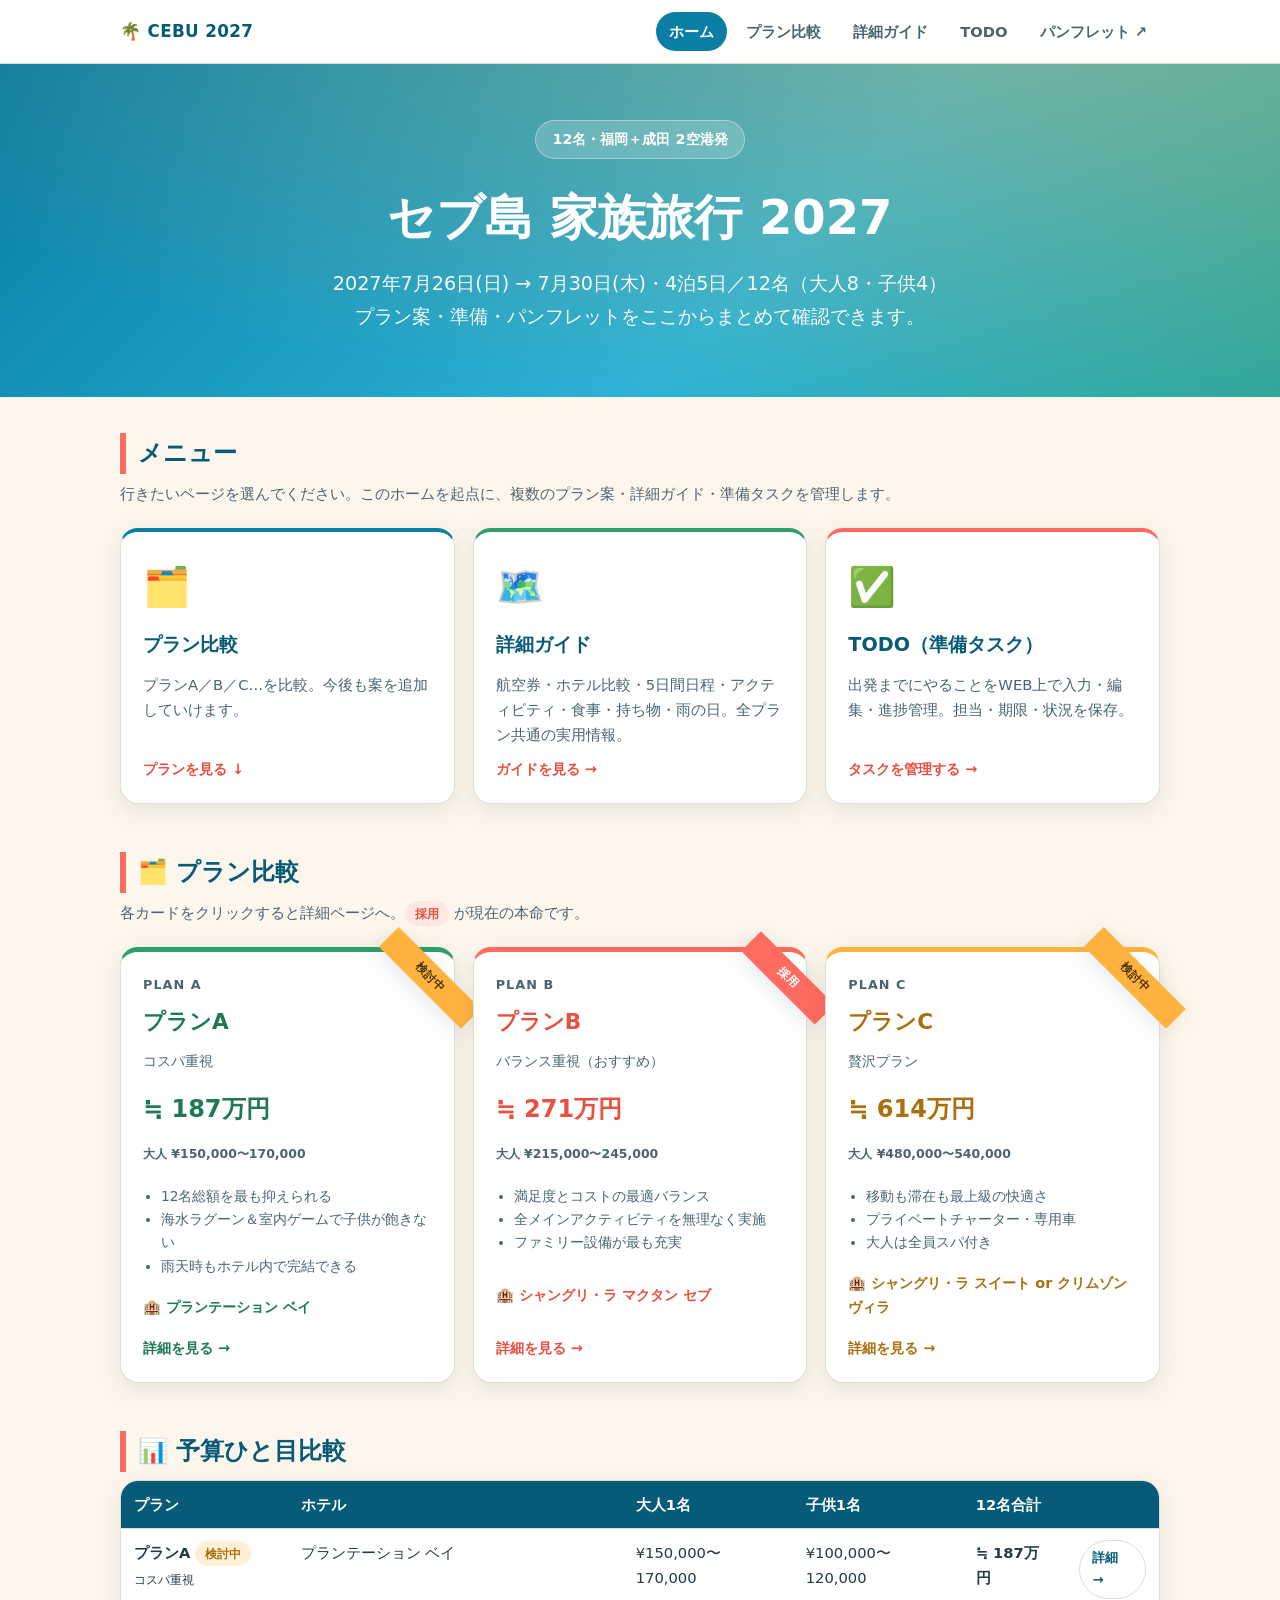
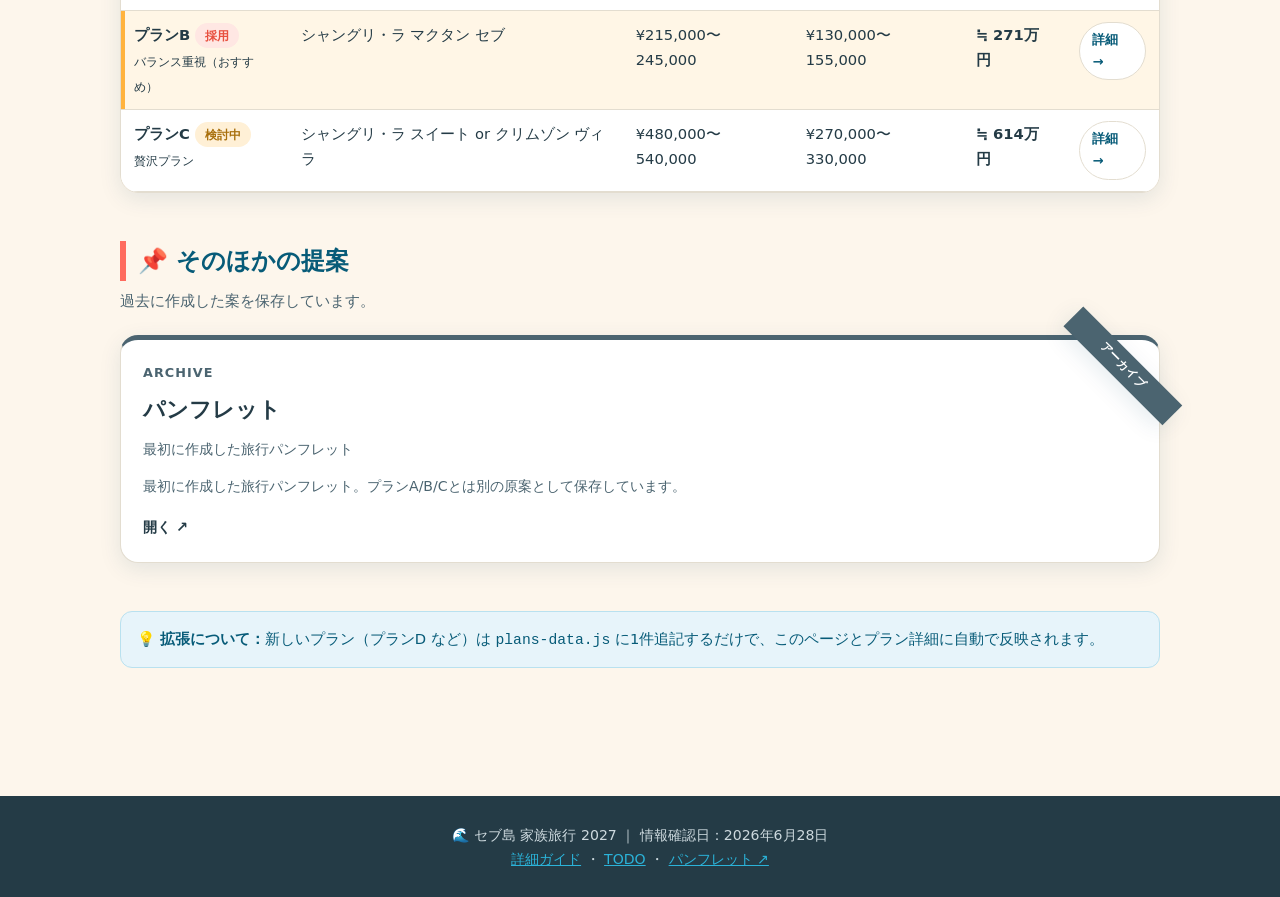
==== index.html @ 337d86e7 "福岡組に大人2名追加（大人8名・12名・4室に更新） 変更内容：   大人6名→8名 / 10名→12名 / 部屋3→4室（福岡組に③追加）  plans-data.js: 全プランの人数・費用・部屋" ====
<!DOCTYPE html>
<html lang="ja">
<head>
<meta charset="UTF-8">
<meta name="viewport" content="width=device-width, initial-scale=1.0">
<title>🌴 セブ島 家族旅行 2027 ｜ ホーム</title>
<meta name="description" content="12名・福岡＋成田 2空港発 セブ島家族旅行 2027年夏。プラン比較・詳細ガイド・TODO・パンフレットのハブ。">
<link rel="stylesheet" href="styles.css">
</head>
<body>

<nav class="nav">
  <div class="nav-inner">
    <a class="nav-brand" href="index.html">🌴 CEBU 2027</a>
    <div class="nav-links">
      <a href="index.html" class="active">ホーム</a>
      <a href="#plans">プラン比較</a>
      <a href="guide.html">詳細ガイド</a>
      <a href="wbs.html">TODO</a>
      <a href="proposal-original/">パンフレット ↗</a>
    </div>
  </div>
</nav>

<header class="hero">
  <span class="badge" id="heroBadge">12名・福岡＋成田 2空港発</span>
  <h1>セブ島 家族旅行 2027</h1>
  <p id="heroSub">読み込み中…</p>
</header>

<main class="wrap">

  <!-- メニュー -->
  <section class="section">
    <h2>メニュー</h2>
    <p class="sub">行きたいページを選んでください。このホームを起点に、複数のプラン案・詳細ガイド・準備タスクを管理します。</p>
    <div class="grid grid-3">
      <a class="card hub-card" style="border-top:4px solid var(--ocean)" href="#plans">
        <span class="ico">🗂️</span>
        <h3>プラン比較</h3>
        <p>プランA／B／C…を比較。今後も案を追加していけます。</p>
        <span class="go">プランを見る ↓</span>
      </a>
      <a class="card hub-card" style="border-top:4px solid var(--palm)" href="guide.html">
        <span class="ico">🗺️</span>
        <h3>詳細ガイド</h3>
        <p>航空券・ホテル比較・5日間日程・アクティビティ・食事・持ち物・雨の日。全プラン共通の実用情報。</p>
        <span class="go">ガイドを見る →</span>
      </a>
      <a class="card hub-card" style="border-top:4px solid var(--coral)" href="wbs.html">
        <span class="ico">✅</span>
        <h3>TODO（準備タスク）</h3>
        <p>出発までにやることをWEB上で入力・編集・進捗管理。担当・期限・状況を保存。</p>
        <span class="go">タスクを管理する →</span>
      </a>
    </div>
  </section>

  <!-- プラン一覧（データ駆動） -->
  <section class="section" id="plans">
    <h2>🗂️ プラン比較</h2>
    <p class="sub">各カードをクリックすると詳細ページへ。<span class="pill pill-coral">採用</span> が現在の本命です。</p>
    <div class="grid grid-3" id="planCards"></div>
  </section>

  <!-- 比較表 -->
  <section class="section">
    <h2>📊 予算ひと目比較</h2>
    <div class="table-wrap">
      <table id="compareTable">
        <thead><tr><th>プラン</th><th>ホテル</th><th>大人1名</th><th>子供1名</th><th>12名合計</th><th></th></tr></thead>
        <tbody></tbody>
      </table>
    </div>
  </section>

  <!-- アーカイブ提案 -->
  <section class="section" id="archive">
    <h2>📌 そのほかの提案</h2>
    <p class="sub">過去に作成した案を保存しています。</p>
    <div class="grid grid-3" id="proposalCards"></div>
  </section>

  <section class="section">
    <div class="callout info">
      💡 <strong>拡張について：</strong>新しいプラン（プランD など）は <code>plans-data.js</code> に1件追記するだけで、このページとプラン詳細に自動で反映されます。
    </div>
  </section>

</main>

<footer>
  🌊 セブ島 家族旅行 2027 ｜ 情報確認日：2026年6月28日<br>
  <a href="guide.html">詳細ガイド</a> ・ <a href="wbs.html">TODO</a> ・ <a href="proposal-original/">パンフレット ↗</a>
</footer>

<script src="plans-data.js"></script>
<script>
const C = window.CEBU;
const STATUS_PILL = { "採用":"pill-coral", "検討中":"pill-sun", "アーカイブ":"pill-ink" };
const RIBBON = { "採用":"", "検討中":"review", "アーカイブ":"archive" };

document.getElementById("heroSub").innerHTML =
  `${C.meta.dates}・${C.meta.nights}／${C.meta.pax}<br>プラン案・準備・パンフレットをここからまとめて確認できます。`;

// plan cards
const pc = document.getElementById("planCards");
C.plans.forEach(p => {
  const a = document.createElement("a");
  a.className = "card plan-card accent-" + p.accent;
  a.href = "plan.html?id=" + p.id;
  a.innerHTML = `
    <div class="ribbon ${RIBBON[p.status]||''}">${p.status}</div>
    <div class="plan-id">PLAN ${p.id}</div>
    <h3>${p.name}</h3>
    <p class="plan-sub">${p.subtitle}</p>
    <p class="plan-budget">${p.budgetTotal}<br><small>大人 ${p.budgetAdult}</small></p>
    <ul>${p.highlights.map(h=>`<li>${h}</li>`).join("")}</ul>
    <span class="go">🏨 ${p.hotel}</span>
    <span class="go">詳細を見る →</span>`;
  pc.appendChild(a);
});

// compare table
const tb = document.querySelector("#compareTable tbody");
C.plans.forEach(p => {
  const tr = document.createElement("tr");
  if (p.id === C.meta.confirmedId) tr.className = "hl";
  tr.innerHTML = `
    <td><strong>プラン${p.id}</strong> <span class="pill ${STATUS_PILL[p.status]||''}">${p.status}</span><br><small>${p.subtitle}</small></td>
    <td>${p.hotel}</td>
    <td>${p.budgetAdult}</td>
    <td>${p.budgetChild}</td>
    <td><strong>${p.budgetTotal}</strong></td>
    <td><a class="btn btn-ghost btn-sm" href="plan.html?id=${p.id}">詳細 →</a></td>`;
  tb.appendChild(tr);
});

// proposals
const prc = document.getElementById("proposalCards");
(C.proposals||[]).forEach(p => {
  const a = document.createElement("a");
  a.className = "card plan-card accent-" + p.accent;
  a.href = p.url;
  a.innerHTML = `
    <div class="ribbon ${RIBBON[p.status]||'archive'}">${p.status}</div>
    <div class="plan-id">ARCHIVE</div>
    <h3>${p.name}</h3>
    <p class="plan-sub">${p.subtitle}</p>
    <p style="font-size:.88rem;color:var(--ink-soft);margin:6px 0 0">${p.note||""}</p>
    <span class="go">開く ↗</span>`;
  prc.appendChild(a);
});
</script>

</body>
</html>
---- styles.css ----
/* ===== Cebu Family Trip 2027 — Shared Styles ===== */
:root {
  --ocean: #0a7ea4;
  --ocean-deep: #075b78;
  --ocean-light: #2bb3d9;
  --sand: #fdf6ec;
  --sand-deep: #f5e7d0;
  --coral: #ff6b5e;
  --coral-deep: #e8503f;
  --palm: #2e9e6b;
  --palm-deep: #1f7a51;
  --sun: #ffb33e;
  --sun-deep: #a9700d;
  --ink: #243b46;
  --ink-soft: #4b6470;
  --line: #e3ddd0;
  --card: #ffffff;
  --shadow: 0 6px 22px rgba(10, 70, 95, 0.10);
  --shadow-lg: 0 14px 40px rgba(10, 70, 95, 0.18);
  --radius: 18px;
}

* { box-sizing: border-box; }
html { scroll-behavior: smooth; }
body {
  margin: 0;
  font-family: "Hiragino Kaku Gothic ProN", "Yu Gothic", "Meiryo", "Segoe UI", system-ui, sans-serif;
  color: var(--ink);
  background: var(--sand);
  line-height: 1.7;
  -webkit-font-smoothing: antialiased;
}
a { color: var(--ocean); }

/* ===== Top Nav ===== */
.nav { position: sticky; top: 0; z-index: 50; background: rgba(255,255,255,.92); backdrop-filter: blur(10px); border-bottom: 1px solid var(--line); }
.nav-inner { max-width: 1080px; margin: 0 auto; padding: 12px 20px; display: flex; align-items: center; gap: 18px; flex-wrap: wrap; }
.nav-brand { font-weight: 800; font-size: 1.05rem; color: var(--ocean-deep); text-decoration: none; letter-spacing: .02em; }
.nav-links { display: flex; gap: 6px; margin-left: auto; flex-wrap: wrap; }
.nav-links a { text-decoration: none; color: var(--ink-soft); font-weight: 600; font-size: .92rem; padding: 7px 13px; border-radius: 999px; transition: all .15s; }
.nav-links a:hover { background: var(--sand-deep); color: var(--ocean-deep); }
.nav-links a.active { background: var(--ocean); color: #fff; }

/* ===== Hero ===== */
.hero {
  background: radial-gradient(1200px 400px at 80% -10%, rgba(255,179,62,.35), transparent),
              linear-gradient(135deg, var(--ocean) 0%, var(--ocean-light) 60%, var(--palm) 130%);
  color: #fff; padding: 56px 20px 64px; text-align: center; position: relative; overflow: hidden;
}
.hero h1 { font-size: clamp(1.9rem, 5vw, 3rem); margin: 0 0 10px; font-weight: 800; }
.hero p { font-size: clamp(1rem, 2.5vw, 1.2rem); margin: 0 auto; max-width: 660px; opacity: .96; }
.hero .badge { display: inline-block; background: rgba(255,255,255,.18); border: 1px solid rgba(255,255,255,.35); padding: 6px 16px; border-radius: 999px; font-weight: 700; font-size: .9rem; margin-bottom: 18px; }

/* ===== Layout ===== */
.wrap { max-width: 1080px; margin: 0 auto; padding: 36px 20px 80px; }
.section { margin-bottom: 48px; scroll-margin-top: 70px; }
.section > h2 { font-size: 1.5rem; color: var(--ocean-deep); border-left: 6px solid var(--coral); padding-left: 12px; margin: 0 0 8px; }
.section > .sub { color: var(--ink-soft); margin: 0 0 20px; font-size: .95rem; }

/* ===== Cards ===== */
.card { background: var(--card); border: 1px solid var(--line); border-radius: var(--radius); box-shadow: var(--shadow); padding: 22px; }
.grid { display: grid; gap: 18px; }
.grid-2 { grid-template-columns: repeat(auto-fit, minmax(280px, 1fr)); }
.grid-3 { grid-template-columns: repeat(auto-fit, minmax(220px, 1fr)); }

/* hub link cards */
.hub-card { display: flex; flex-direction: column; gap: 10px; text-decoration: none; color: inherit; transition: transform .15s, box-shadow .15s; position: relative; overflow: hidden; }
.hub-card:hover { transform: translateY(-4px); box-shadow: var(--shadow-lg); }
.hub-card .ico { font-size: 2.4rem; }
.hub-card h3 { margin: 0; font-size: 1.2rem; color: var(--ocean-deep); }
.hub-card p { margin: 0; color: var(--ink-soft); font-size: .92rem; }
.hub-card .go { margin-top: auto; font-weight: 700; color: var(--coral-deep); font-size: .9rem; }

/* ===== Plan cards (data-driven) ===== */
.plan-card { display: flex; flex-direction: column; gap: 8px; text-decoration: none; color: inherit; transition: transform .15s, box-shadow .15s; border-top: 5px solid var(--ocean); position: relative; }
.plan-card:hover { transform: translateY(-4px); box-shadow: var(--shadow-lg); }
.plan-card .plan-id { font-size: .8rem; font-weight: 800; letter-spacing: .08em; color: var(--ink-soft); }
.plan-card h3 { margin: 0; font-size: 1.35rem; color: var(--ocean-deep); }
.plan-card .plan-sub { color: var(--ink-soft); font-size: .9rem; margin: 0; }
.plan-card .plan-budget { font-size: 1.5rem; font-weight: 800; margin: 8px 0 0; }
.plan-card .plan-budget small { font-size: .78rem; font-weight: 600; color: var(--ink-soft); }
.plan-card ul { margin: 6px 0 0; padding-left: 18px; font-size: .86rem; color: var(--ink-soft); }
.plan-card .go { margin-top: auto; padding-top: 8px; font-weight: 700; font-size: .9rem; }
.accent-coral { border-top-color: var(--coral); } .accent-coral h3, .accent-coral .plan-budget, .accent-coral .go { color: var(--coral-deep); }
.accent-palm  { border-top-color: var(--palm); }  .accent-palm h3, .accent-palm .plan-budget, .accent-palm .go { color: var(--palm-deep); }
.accent-sun   { border-top-color: var(--sun); }   .accent-sun h3, .accent-sun .plan-budget, .accent-sun .go { color: var(--sun-deep); }
.accent-ocean { border-top-color: var(--ocean); } .accent-ocean h3, .accent-ocean .plan-budget, .accent-ocean .go { color: var(--ocean-deep); }
.accent-ink   { border-top-color: var(--ink-soft); } .accent-ink h3, .accent-ink .go { color: var(--ink); }

/* status ribbon */
.ribbon { position: absolute; top: 12px; right: -34px; transform: rotate(45deg); background: var(--coral); color: #fff; font-size: .72rem; font-weight: 800; padding: 4px 40px; box-shadow: var(--shadow); }
.ribbon.archive { background: var(--ink-soft); }
.ribbon.review { background: var(--sun); color: #4a3204; }

/* ===== Tables ===== */
.table-wrap { overflow-x: auto; border-radius: var(--radius); border: 1px solid var(--line); box-shadow: var(--shadow); }
table { width: 100%; border-collapse: collapse; background: var(--card); font-size: .92rem; min-width: 520px; }
th, td { padding: 11px 13px; text-align: left; border-bottom: 1px solid var(--line); vertical-align: top; }
th { background: var(--ocean-deep); color: #fff; font-weight: 700; white-space: nowrap; }
tbody tr:nth-child(even) { background: #fbfaf6; }
tbody tr:hover { background: #f3f9fb; }
tfoot td { font-weight: 800; background: #f0f7fa; color: var(--ocean-deep); border-top: 2px solid var(--ocean-light); }
.hl { background: #fff6e6 !important; }
.hl td:first-child { box-shadow: inset 4px 0 0 var(--sun); }

/* ===== Pills / chips ===== */
.pill { display: inline-block; padding: 2px 10px; border-radius: 999px; font-size: .78rem; font-weight: 700; }
.pill-ocean { background: #e1f3f9; color: var(--ocean-deep); }
.pill-coral { background: #ffe7e3; color: var(--coral-deep); }
.pill-palm { background: #e2f5ec; color: var(--palm-deep); }
.pill-sun { background: #fff0d6; color: var(--sun-deep); }
.pill-ink { background: #e7ecee; color: var(--ink); }

/* ===== Timeline ===== */
.day { border-left: 3px solid var(--ocean-light); padding-left: 18px; margin-bottom: 26px; position: relative; }
.day::before { content: ""; position: absolute; left: -9px; top: 4px; width: 15px; height: 15px; border-radius: 50%; background: var(--coral); border: 3px solid #fff; box-shadow: var(--shadow); }
.day h3 { margin: 0 0 4px; color: var(--ocean-deep); font-size: 1.15rem; }

/* ===== Callout ===== */
.callout { background: #fff6e6; border: 1px solid #ffe0a8; border-radius: 12px; padding: 14px 16px; color: #7a5410; font-size: .92rem; }
.callout.warn { background: #ffeceb; border-color: #ffc4bf; color: var(--coral-deep); }
.callout.info { background: #e7f4fa; border-color: #b9e1ef; color: var(--ocean-deep); }

/* ===== Footer ===== */
footer { background: var(--ink); color: #cdd9de; text-align: center; padding: 28px 20px; font-size: .88rem; }
footer a { color: var(--ocean-light); }

/* ===== Buttons ===== */
.btn { display: inline-flex; align-items: center; gap: 7px; border: none; cursor: pointer; font-family: inherit; font-weight: 700; padding: 10px 18px; border-radius: 999px; font-size: .92rem; text-decoration: none; transition: all .15s; }
.btn-primary { background: var(--coral); color: #fff; }
.btn-primary:hover { background: var(--coral-deep); }
.btn-ghost { background: #fff; color: var(--ocean-deep); border: 1.5px solid var(--line); }
.btn-ghost:hover { border-color: var(--ocean); background: #f3f9fb; }
.btn-sm { padding: 6px 12px; font-size: .82rem; }

@media (max-width: 600px) {
  .nav-brand { font-size: .95rem; }
  .wrap { padding: 24px 14px 60px; }
}
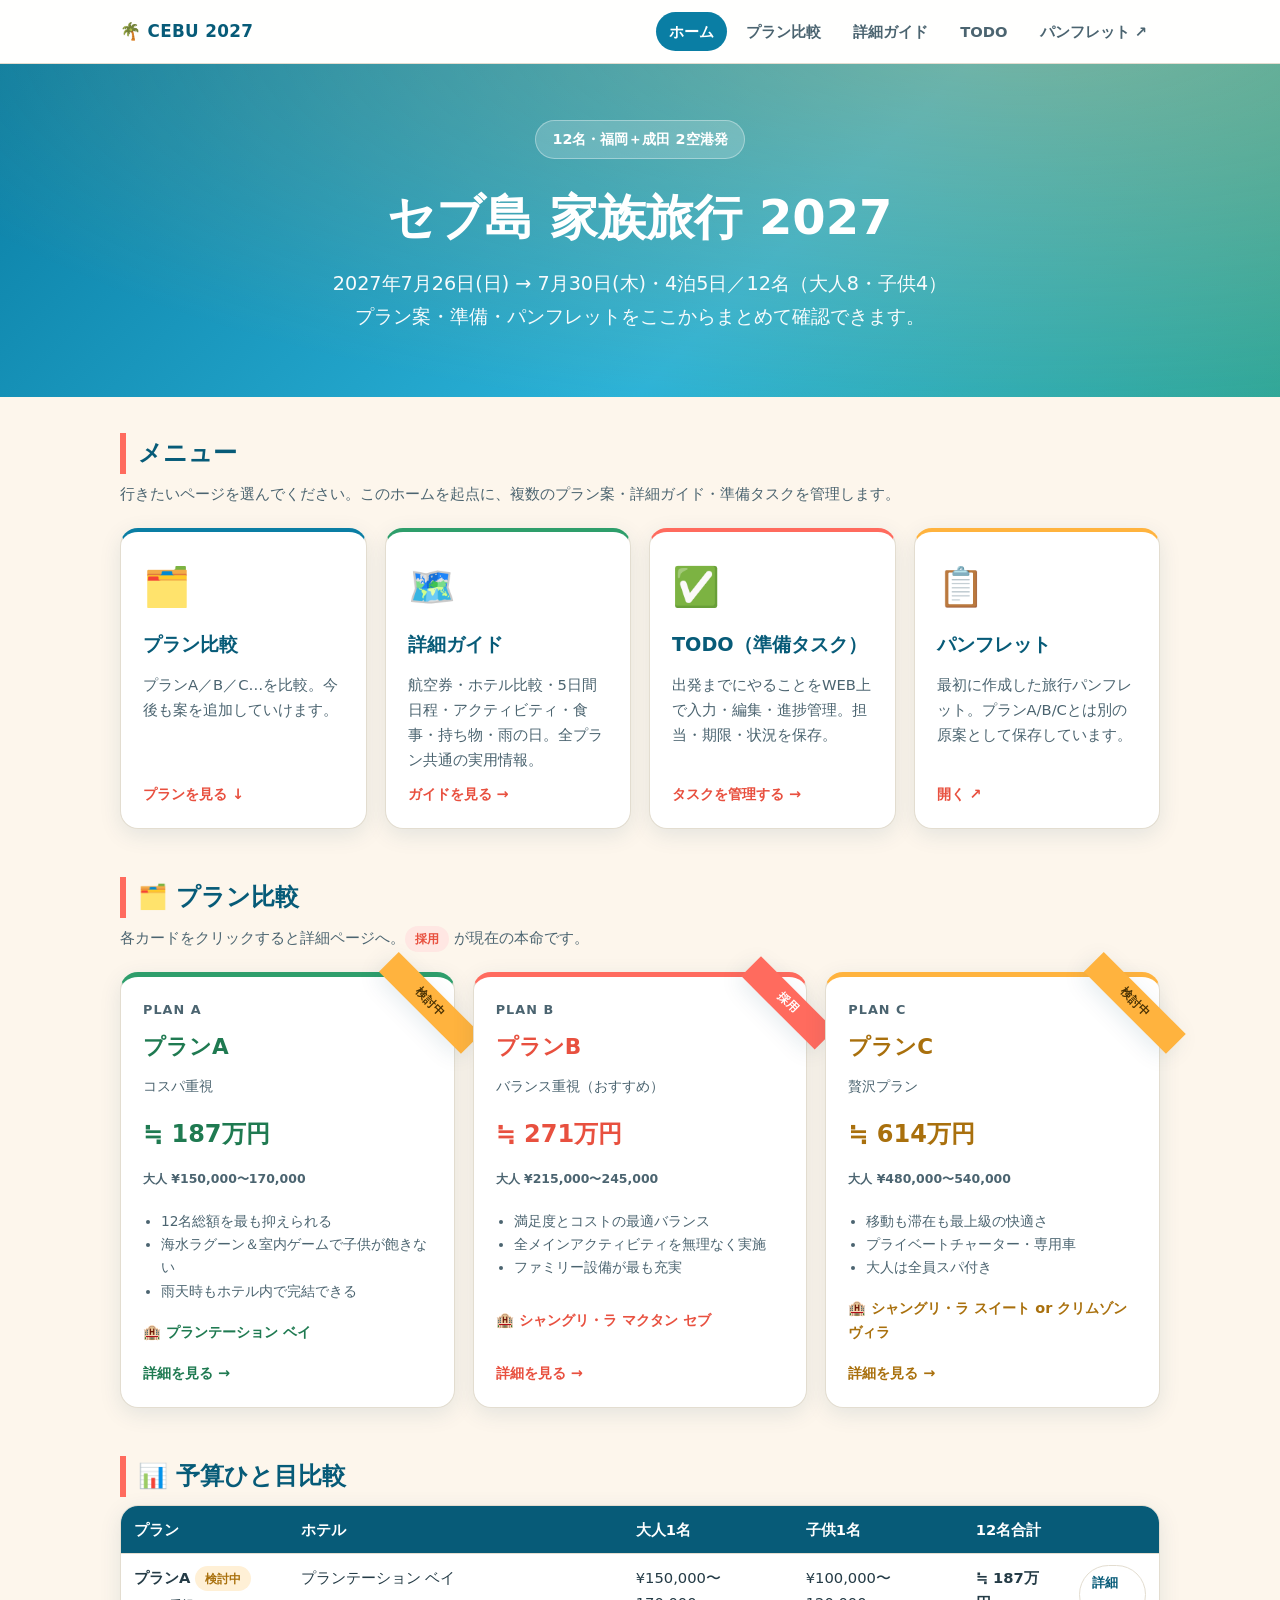
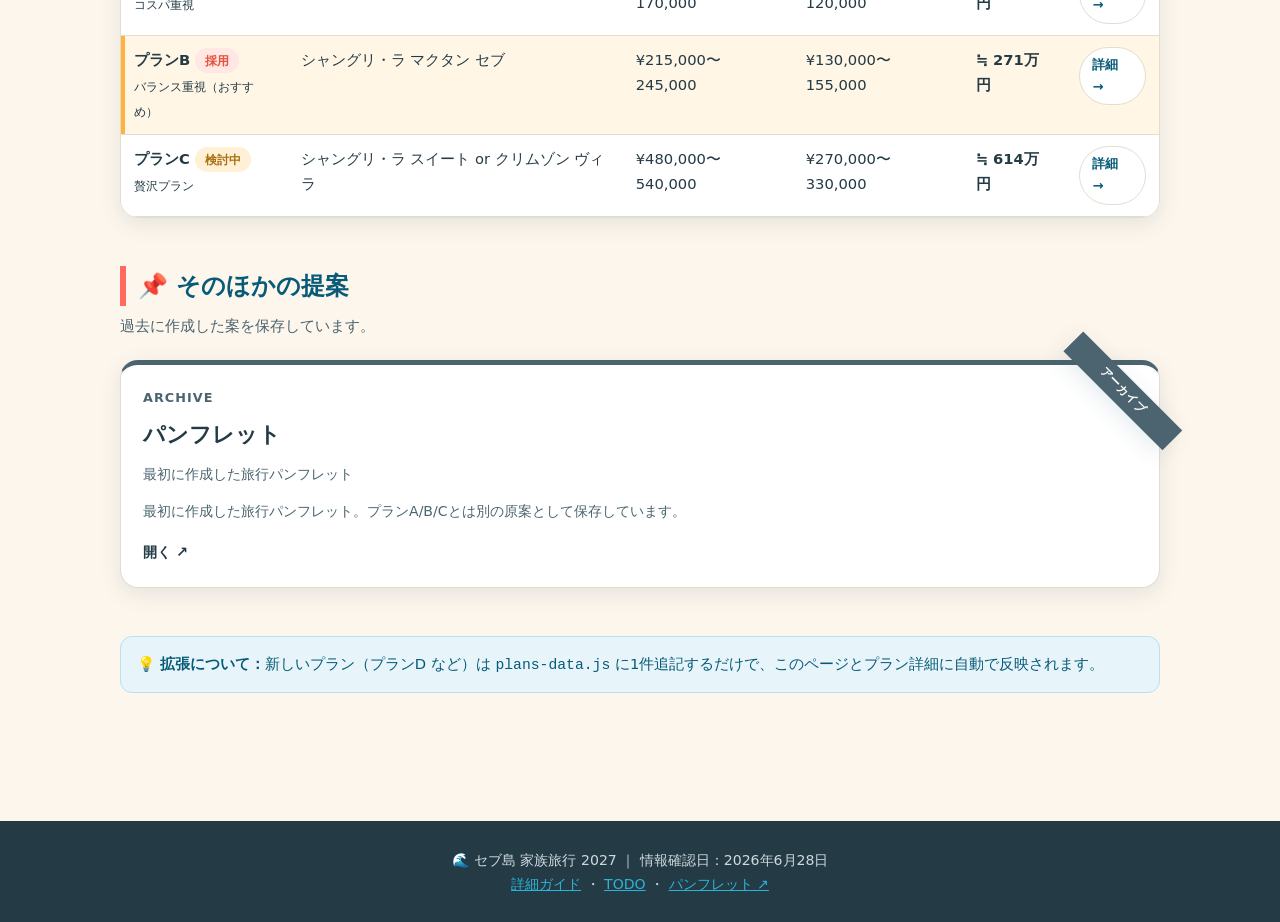
==== commit f7825257: "ホームメニューにパンフレットカードを追加 プラン比較・詳細ガイド・TODO・パンフレットの4枚構成に。 2×2グリッドで自動レイアウト。  Co-Authored-By: Claude Sonnet " ====
--- a/index.html
+++ b/index.html
@@ -34,7 +34,7 @@
   <section class="section">
     <h2>メニュー</h2>
     <p class="sub">行きたいページを選んでください。このホームを起点に、複数のプラン案・詳細ガイド・準備タスクを管理します。</p>
-    <div class="grid grid-3">
+    <div class="grid grid-3" style="grid-template-columns:repeat(auto-fit,minmax(220px,1fr))">
       <a class="card hub-card" style="border-top:4px solid var(--ocean)" href="#plans">
         <span class="ico">🗂️</span>
         <h3>プラン比較</h3>
@@ -52,6 +52,12 @@
         <h3>TODO（準備タスク）</h3>
         <p>出発までにやることをWEB上で入力・編集・進捗管理。担当・期限・状況を保存。</p>
         <span class="go">タスクを管理する →</span>
+      </a>
+      <a class="card hub-card" style="border-top:4px solid var(--sun)" href="proposal-original/">
+        <span class="ico">📋</span>
+        <h3>パンフレット</h3>
+        <p>最初に作成した旅行パンフレット。プランA/B/Cとは別の原案として保存しています。</p>
+        <span class="go">開く ↗</span>
       </a>
     </div>
   </section>
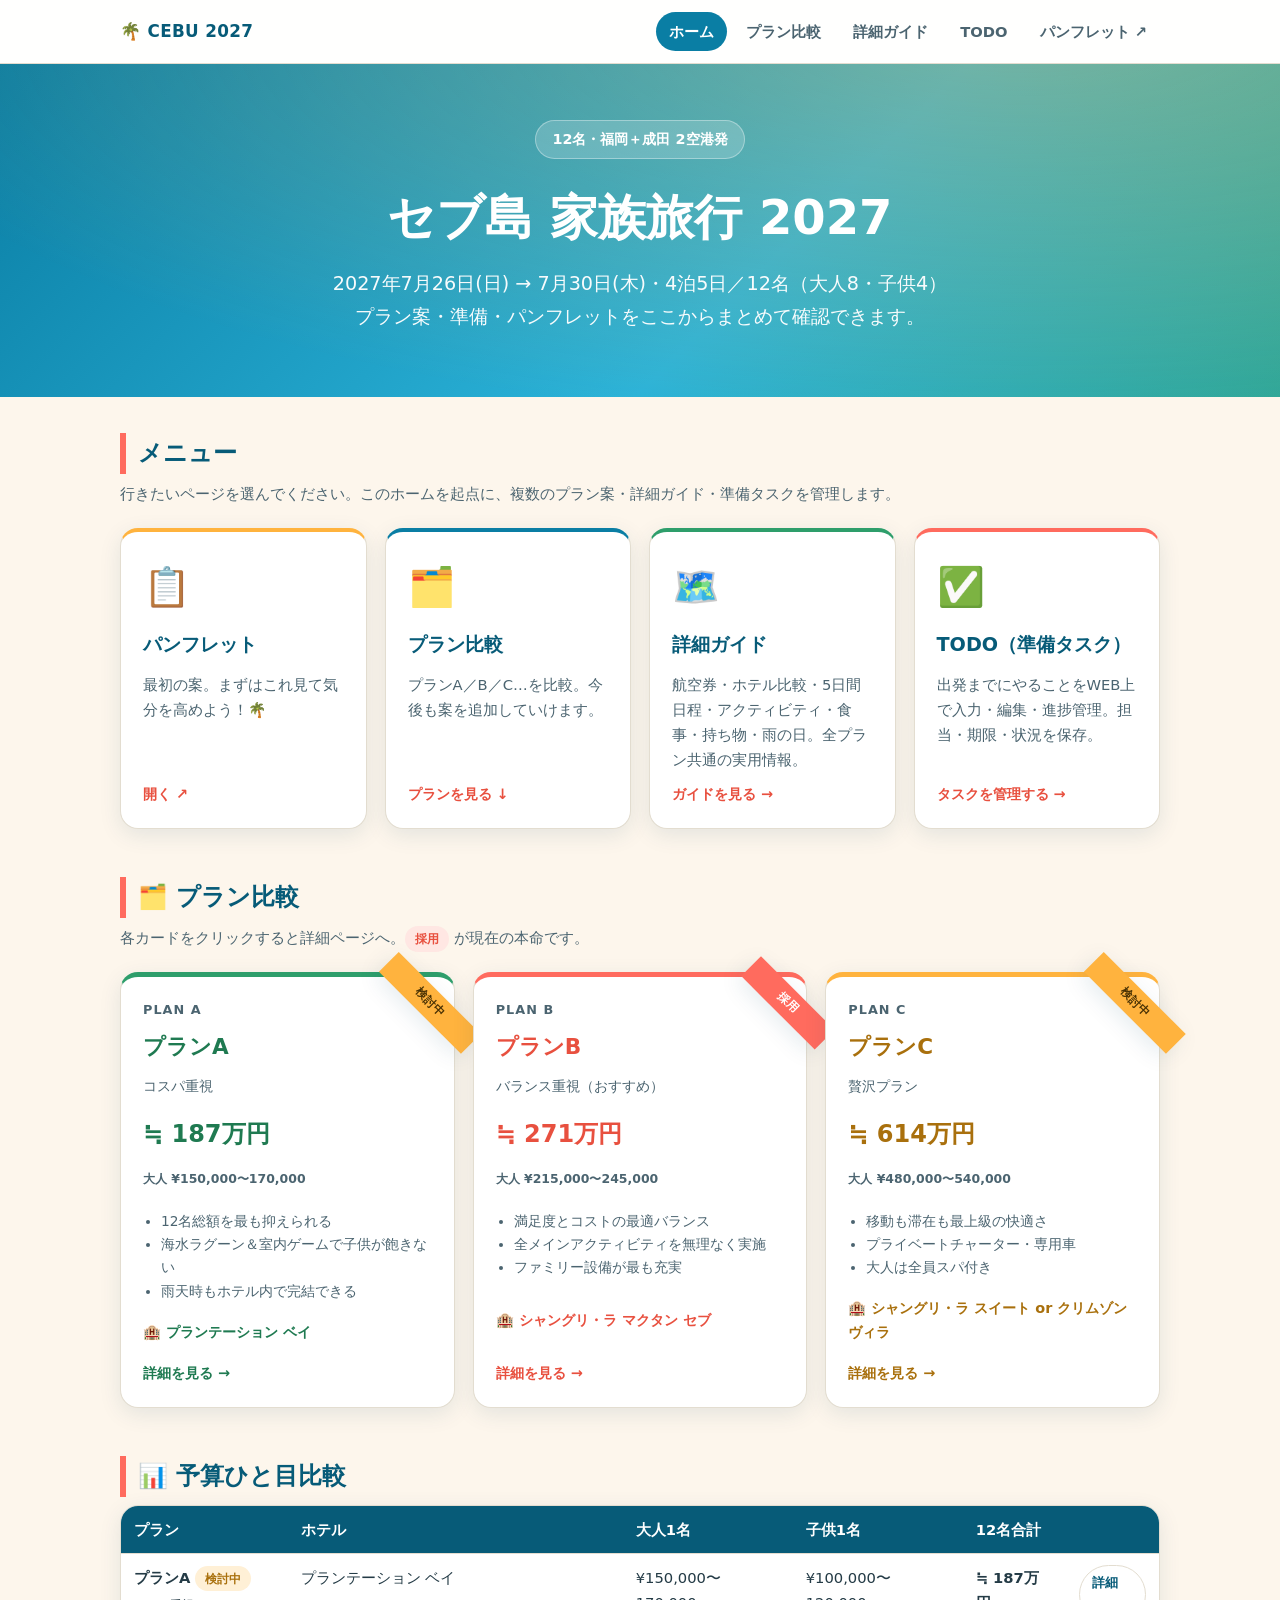
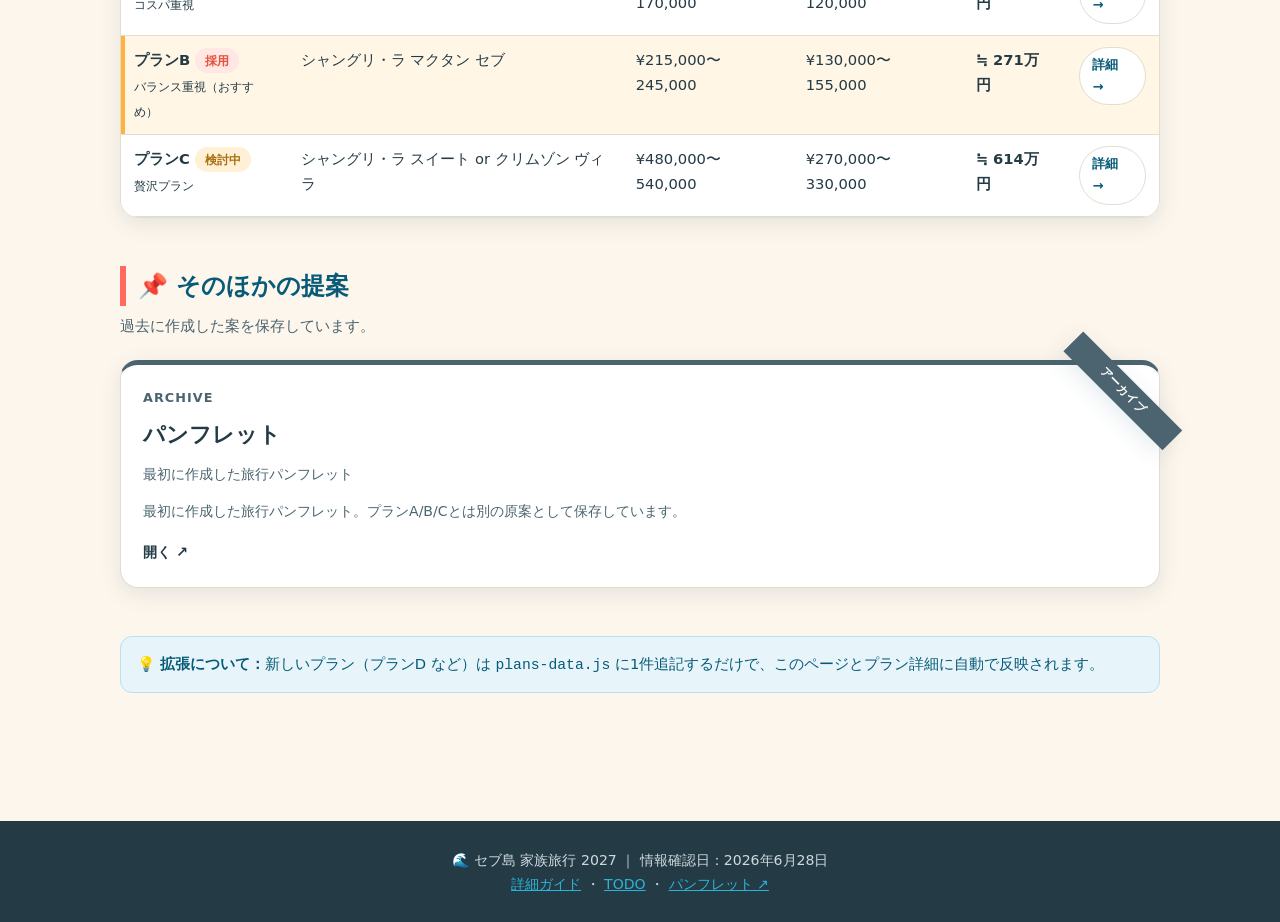
==== commit 1f9f2175: "パンフレットをメニュー先頭に移動、説明文を更新 Co-Authored-By: Claude Sonnet 4.6 <noreply@anthropic.com>" ====
--- a/index.html
+++ b/index.html
@@ -35,6 +35,12 @@
     <h2>メニュー</h2>
     <p class="sub">行きたいページを選んでください。このホームを起点に、複数のプラン案・詳細ガイド・準備タスクを管理します。</p>
     <div class="grid grid-3" style="grid-template-columns:repeat(auto-fit,minmax(220px,1fr))">
+      <a class="card hub-card" style="border-top:4px solid var(--sun)" href="proposal-original/">
+        <span class="ico">📋</span>
+        <h3>パンフレット</h3>
+        <p>最初の案。まずはこれ見て気分を高めよう！🌴</p>
+        <span class="go">開く ↗</span>
+      </a>
       <a class="card hub-card" style="border-top:4px solid var(--ocean)" href="#plans">
         <span class="ico">🗂️</span>
         <h3>プラン比較</h3>
@@ -52,12 +58,6 @@
         <h3>TODO（準備タスク）</h3>
         <p>出発までにやることをWEB上で入力・編集・進捗管理。担当・期限・状況を保存。</p>
         <span class="go">タスクを管理する →</span>
-      </a>
-      <a class="card hub-card" style="border-top:4px solid var(--sun)" href="proposal-original/">
-        <span class="ico">📋</span>
-        <h3>パンフレット</h3>
-        <p>最初に作成した旅行パンフレット。プランA/B/Cとは別の原案として保存しています。</p>
-        <span class="go">開く ↗</span>
       </a>
     </div>
   </section>
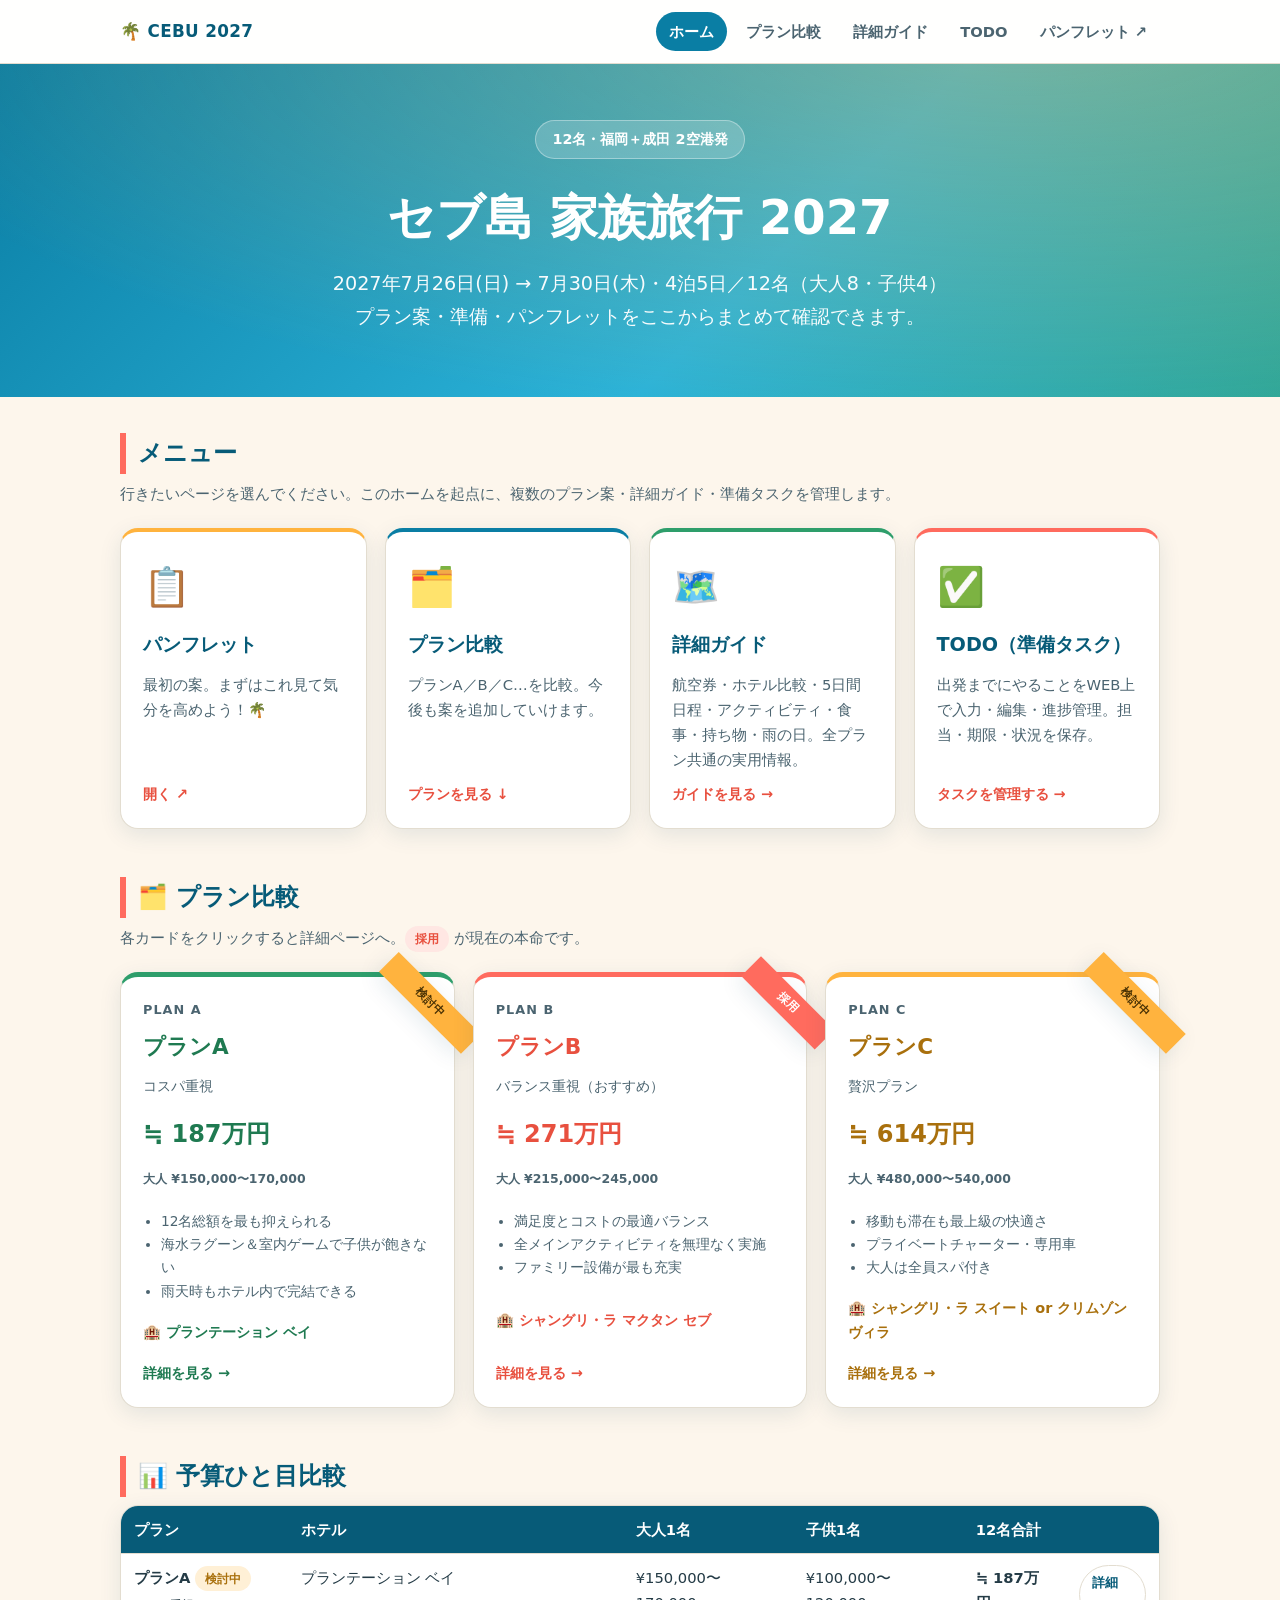
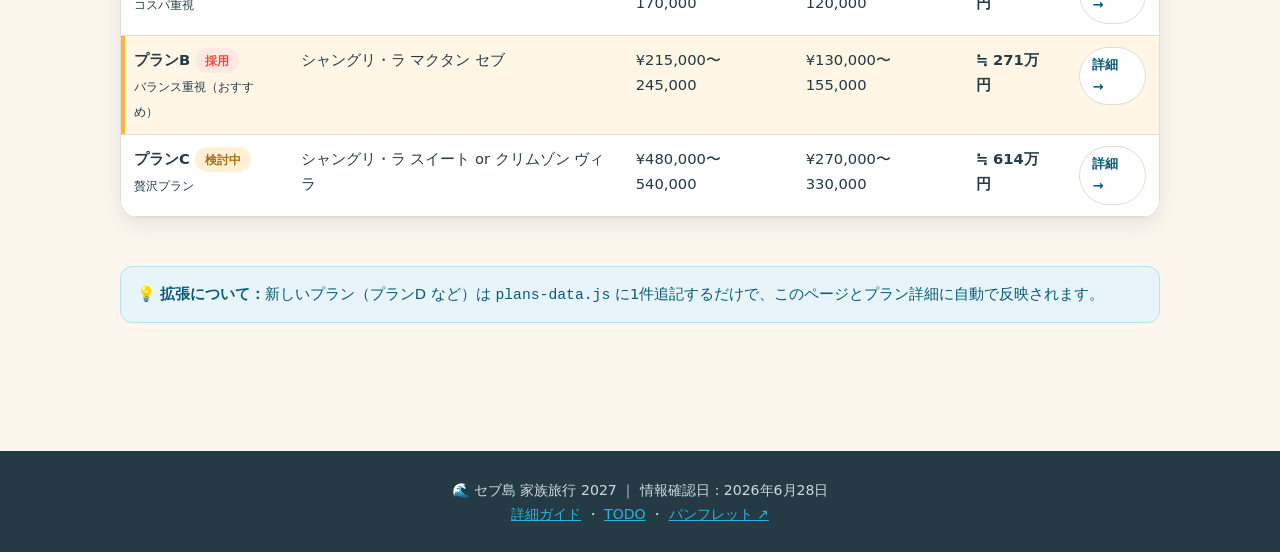
==== commit 97adaafe: "「そのほかの提案」セクションを削除 Co-Authored-By: Claude Sonnet 4.6 <noreply@anthropic.com>" ====
--- a/index.html
+++ b/index.html
@@ -80,14 +80,7 @@
     </div>
   </section>
 
-  <!-- アーカイブ提案 -->
-  <section class="section" id="archive">
-    <h2>📌 そのほかの提案</h2>
-    <p class="sub">過去に作成した案を保存しています。</p>
-    <div class="grid grid-3" id="proposalCards"></div>
-  </section>
-
-  <section class="section">
+<section class="section">
     <div class="callout info">
       💡 <strong>拡張について：</strong>新しいプラン（プランD など）は <code>plans-data.js</code> に1件追記するだけで、このページとプラン詳細に自動で反映されます。
     </div>
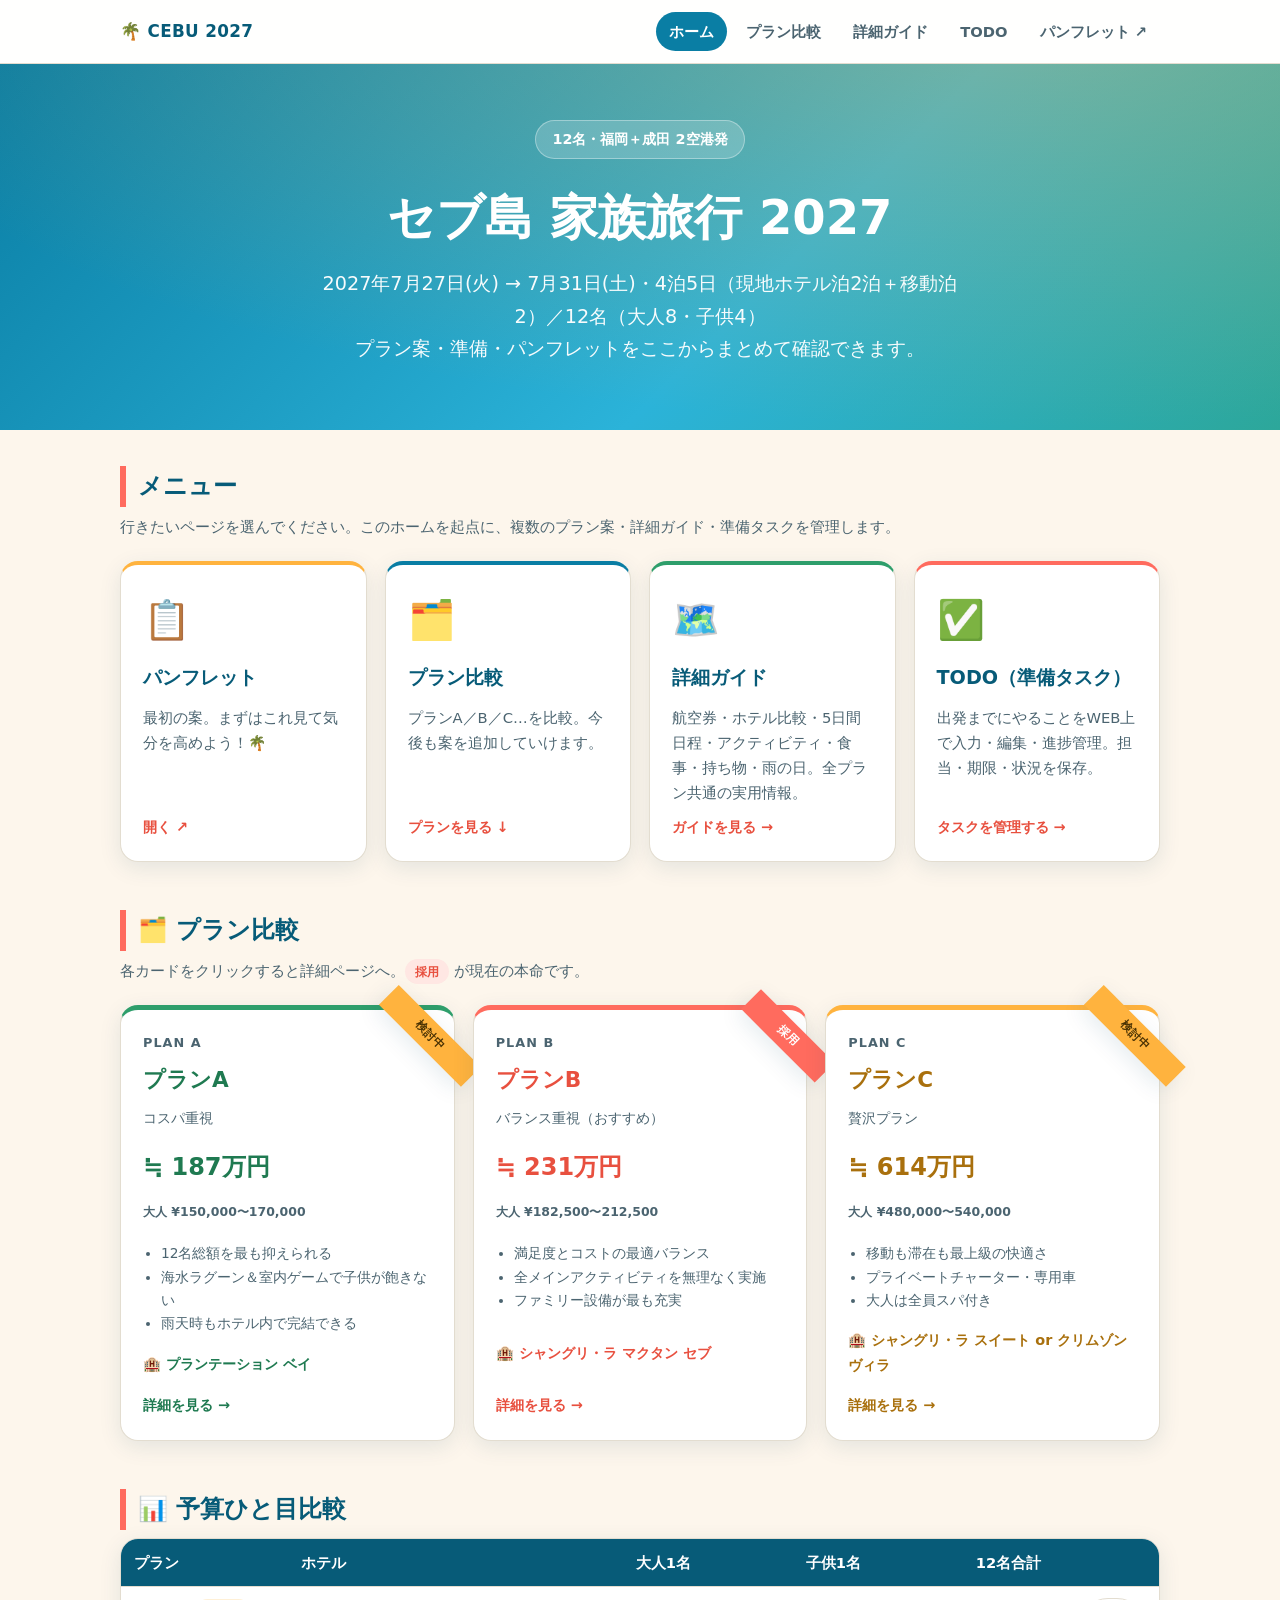
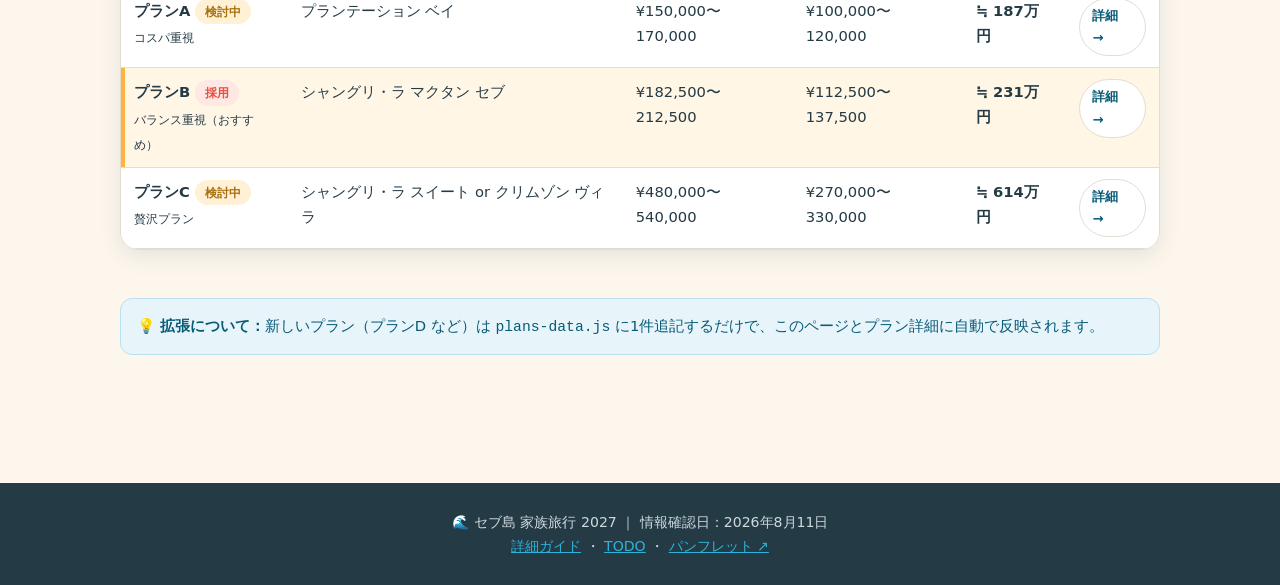
==== commit d0fcbbc6: "日程・フライト情報を更新（7/27〜7/31、確定フライト反映） - meta日程を7/26-30→7/27-31に修正 - 確定フライト日程（福岡組マニラ経由/成田組直行）を反映、旧比較候補はアーカ" ====
--- a/index.html
+++ b/index.html
@@ -89,7 +89,7 @@
 </main>
 
 <footer>
-  🌊 セブ島 家族旅行 2027 ｜ 情報確認日：2026年6月28日<br>
+  🌊 セブ島 家族旅行 2027 ｜ 情報確認日：2026年8月11日<br>
   <a href="guide.html">詳細ガイド</a> ・ <a href="wbs.html">TODO</a> ・ <a href="proposal-original/">パンフレット ↗</a>
 </footer>
 
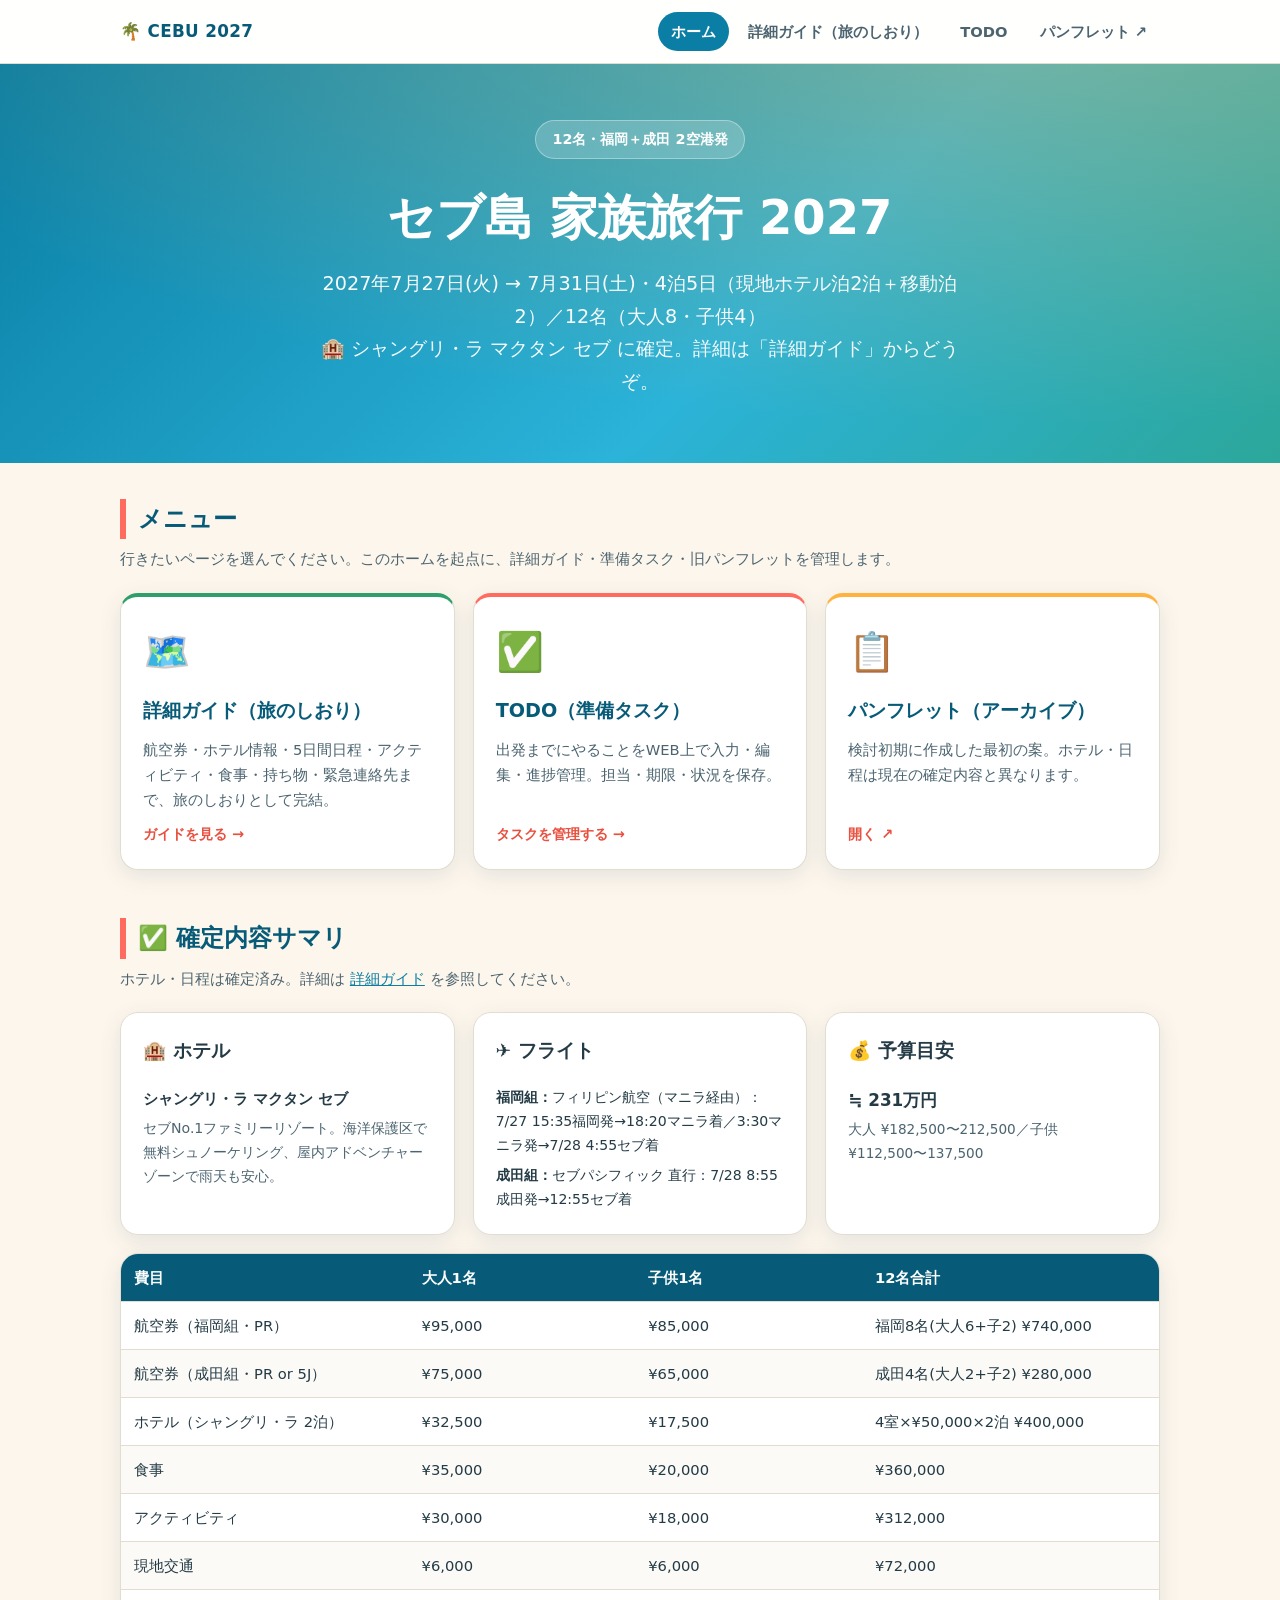
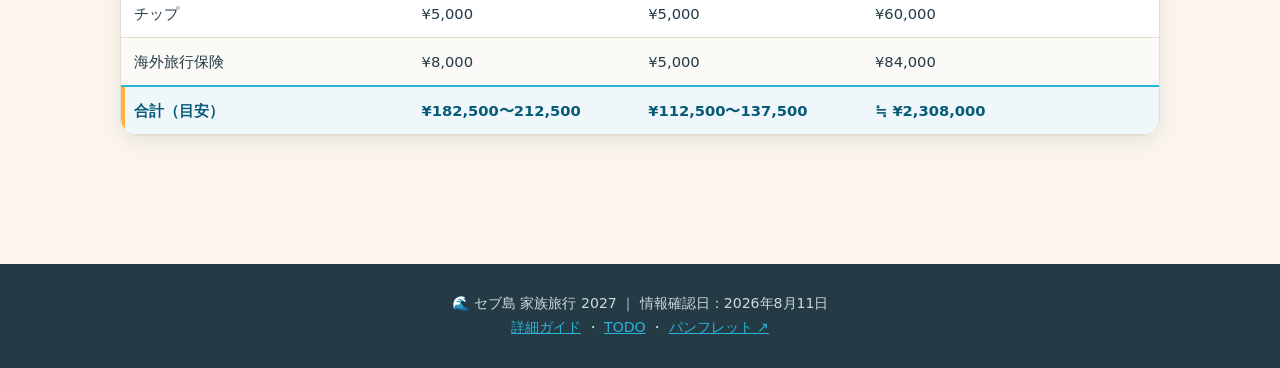
==== commit 9506f8e0: "サイト構成を刷新：ホテル確定に伴いプラン比較を廃止、詳細ガイドを旅のしおりとして充実 - plans-data.js: プランA/B/C比較データを廃止し、CEBU.confirmed（確定内容のみ）" ====
--- a/index.html
+++ b/index.html
@@ -4,7 +4,7 @@
 <meta charset="UTF-8">
 <meta name="viewport" content="width=device-width, initial-scale=1.0">
 <title>🌴 セブ島 家族旅行 2027 ｜ ホーム</title>
-<meta name="description" content="12名・福岡＋成田 2空港発 セブ島家族旅行 2027年夏。プラン比較・詳細ガイド・TODO・パンフレットのハブ。">
+<meta name="description" content="12名・福岡＋成田 2空港発 セブ島家族旅行 2027年夏。シャングリ・ラ マクタン セブに確定。詳細ガイド・TODOのハブ。">
 <link rel="stylesheet" href="styles.css">
 </head>
 <body>
@@ -14,8 +14,7 @@
     <a class="nav-brand" href="index.html">🌴 CEBU 2027</a>
     <div class="nav-links">
       <a href="index.html" class="active">ホーム</a>
-      <a href="#plans">プラン比較</a>
-      <a href="guide.html">詳細ガイド</a>
+      <a href="guide.html">詳細ガイド（旅のしおり）</a>
       <a href="wbs.html">TODO</a>
       <a href="proposal-original/">パンフレット ↗</a>
     </div>
@@ -33,24 +32,12 @@
   <!-- メニュー -->
   <section class="section">
     <h2>メニュー</h2>
-    <p class="sub">行きたいページを選んでください。このホームを起点に、複数のプラン案・詳細ガイド・準備タスクを管理します。</p>
+    <p class="sub">行きたいページを選んでください。このホームを起点に、詳細ガイド・準備タスク・旧パンフレットを管理します。</p>
     <div class="grid grid-3" style="grid-template-columns:repeat(auto-fit,minmax(220px,1fr))">
-      <a class="card hub-card" style="border-top:4px solid var(--sun)" href="proposal-original/">
-        <span class="ico">📋</span>
-        <h3>パンフレット</h3>
-        <p>最初の案。まずはこれ見て気分を高めよう！🌴</p>
-        <span class="go">開く ↗</span>
-      </a>
-      <a class="card hub-card" style="border-top:4px solid var(--ocean)" href="#plans">
-        <span class="ico">🗂️</span>
-        <h3>プラン比較</h3>
-        <p>プランA／B／C…を比較。今後も案を追加していけます。</p>
-        <span class="go">プランを見る ↓</span>
-      </a>
       <a class="card hub-card" style="border-top:4px solid var(--palm)" href="guide.html">
         <span class="ico">🗺️</span>
-        <h3>詳細ガイド</h3>
-        <p>航空券・ホテル比較・5日間日程・アクティビティ・食事・持ち物・雨の日。全プラン共通の実用情報。</p>
+        <h3>詳細ガイド（旅のしおり）</h3>
+        <p>航空券・ホテル情報・5日間日程・アクティビティ・食事・持ち物・緊急連絡先まで、旅のしおりとして完結。</p>
         <span class="go">ガイドを見る →</span>
       </a>
       <a class="card hub-card" style="border-top:4px solid var(--coral)" href="wbs.html">
@@ -59,30 +46,26 @@
         <p>出発までにやることをWEB上で入力・編集・進捗管理。担当・期限・状況を保存。</p>
         <span class="go">タスクを管理する →</span>
       </a>
+      <a class="card hub-card" style="border-top:4px solid var(--sun)" href="proposal-original/">
+        <span class="ico">📋</span>
+        <h3>パンフレット（アーカイブ）</h3>
+        <p>検討初期に作成した最初の案。ホテル・日程は現在の確定内容と異なります。</p>
+        <span class="go">開く ↗</span>
+      </a>
     </div>
   </section>
 
-  <!-- プラン一覧（データ駆動） -->
-  <section class="section" id="plans">
-    <h2>🗂️ プラン比較</h2>
-    <p class="sub">各カードをクリックすると詳細ページへ。<span class="pill pill-coral">採用</span> が現在の本命です。</p>
-    <div class="grid grid-3" id="planCards"></div>
-  </section>
-
-  <!-- 比較表 -->
-  <section class="section">
-    <h2>📊 予算ひと目比較</h2>
-    <div class="table-wrap">
-      <table id="compareTable">
-        <thead><tr><th>プラン</th><th>ホテル</th><th>大人1名</th><th>子供1名</th><th>12名合計</th><th></th></tr></thead>
+  <!-- 確定内容サマリ -->
+  <section class="section" id="confirmed">
+    <h2>✅ 確定内容サマリ</h2>
+    <p class="sub">ホテル・日程は確定済み。詳細は <a href="guide.html">詳細ガイド</a> を参照してください。</p>
+    <div class="grid grid-3" id="confirmedCards"></div>
+    <div class="table-wrap" style="margin-top:18px">
+      <table id="confirmedCostTable">
+        <thead><tr><th>費目</th><th>大人1名</th><th>子供1名</th><th>12名合計</th></tr></thead>
         <tbody></tbody>
+        <tfoot></tfoot>
       </table>
-    </div>
-  </section>
-
-<section class="section">
-    <div class="callout info">
-      💡 <strong>拡張について：</strong>新しいプラン（プランD など）は <code>plans-data.js</code> に1件追記するだけで、このページとプラン詳細に自動で反映されます。
     </div>
   </section>
 
@@ -96,60 +79,37 @@
 <script src="plans-data.js"></script>
 <script>
 const C = window.CEBU;
-const STATUS_PILL = { "採用":"pill-coral", "検討中":"pill-sun", "アーカイブ":"pill-ink" };
-const RIBBON = { "採用":"", "検討中":"review", "アーカイブ":"archive" };
+const P = C.confirmed;
 
 document.getElementById("heroSub").innerHTML =
-  `${C.meta.dates}・${C.meta.nights}／${C.meta.pax}<br>プラン案・準備・パンフレットをここからまとめて確認できます。`;
+  `${C.meta.dates}・${C.meta.nights}／${C.meta.pax}<br>🏨 ${P.hotel} に確定。詳細は「詳細ガイド」からどうぞ。`;
 
-// plan cards
-const pc = document.getElementById("planCards");
-C.plans.forEach(p => {
-  const a = document.createElement("a");
-  a.className = "card plan-card accent-" + p.accent;
-  a.href = "plan.html?id=" + p.id;
-  a.innerHTML = `
-    <div class="ribbon ${RIBBON[p.status]||''}">${p.status}</div>
-    <div class="plan-id">PLAN ${p.id}</div>
-    <h3>${p.name}</h3>
-    <p class="plan-sub">${p.subtitle}</p>
-    <p class="plan-budget">${p.budgetTotal}<br><small>大人 ${p.budgetAdult}</small></p>
-    <ul>${p.highlights.map(h=>`<li>${h}</li>`).join("")}</ul>
-    <span class="go">🏨 ${p.hotel}</span>
-    <span class="go">詳細を見る →</span>`;
-  pc.appendChild(a);
-});
+const cc = document.getElementById("confirmedCards");
+cc.innerHTML = `
+  <div class="card">
+    <h3 style="margin-top:0">🏨 ホテル</h3>
+    <p style="font-size:.92rem;margin:0 0 6px"><strong>${P.hotel}</strong></p>
+    <p style="font-size:.88rem;color:var(--ink-soft);margin:0">${P.hotelNote}</p>
+  </div>
+  <div class="card">
+    <h3 style="margin-top:0">✈️ フライト</h3>
+    <p style="font-size:.88rem;margin:0 0 6px"><strong>福岡組：</strong>${P.flightsFuk}</p>
+    <p style="font-size:.88rem;margin:0"><strong>成田組：</strong>${P.flightsNrt}</p>
+  </div>
+  <div class="card">
+    <h3 style="margin-top:0">💰 予算目安</h3>
+    <p style="font-size:1.05rem;margin:0 0 4px"><strong>${P.budgetTotal}</strong></p>
+    <p style="font-size:.85rem;color:var(--ink-soft);margin:0">大人 ${P.budgetAdult}／子供 ${P.budgetChild}</p>
+  </div>`;
 
-// compare table
-const tb = document.querySelector("#compareTable tbody");
-C.plans.forEach(p => {
+const tb = document.querySelector("#confirmedCostTable tbody");
+P.cost.forEach(row => {
   const tr = document.createElement("tr");
-  if (p.id === C.meta.confirmedId) tr.className = "hl";
-  tr.innerHTML = `
-    <td><strong>プラン${p.id}</strong> <span class="pill ${STATUS_PILL[p.status]||''}">${p.status}</span><br><small>${p.subtitle}</small></td>
-    <td>${p.hotel}</td>
-    <td>${p.budgetAdult}</td>
-    <td>${p.budgetChild}</td>
-    <td><strong>${p.budgetTotal}</strong></td>
-    <td><a class="btn btn-ghost btn-sm" href="plan.html?id=${p.id}">詳細 →</a></td>`;
+  tr.innerHTML = row.map(c => `<td>${c}</td>`).join("");
   tb.appendChild(tr);
 });
-
-// proposals
-const prc = document.getElementById("proposalCards");
-(C.proposals||[]).forEach(p => {
-  const a = document.createElement("a");
-  a.className = "card plan-card accent-" + p.accent;
-  a.href = p.url;
-  a.innerHTML = `
-    <div class="ribbon ${RIBBON[p.status]||'archive'}">${p.status}</div>
-    <div class="plan-id">ARCHIVE</div>
-    <h3>${p.name}</h3>
-    <p class="plan-sub">${p.subtitle}</p>
-    <p style="font-size:.88rem;color:var(--ink-soft);margin:6px 0 0">${p.note||""}</p>
-    <span class="go">開く ↗</span>`;
-  prc.appendChild(a);
-});
+const tf = document.querySelector("#confirmedCostTable tfoot");
+tf.innerHTML = `<tr class="hl"><td><strong>${P.costTotal[0]}</strong></td><td><strong>${P.costTotal[1]}</strong></td><td><strong>${P.costTotal[2]}</strong></td><td><strong>${P.costTotal[3]}</strong></td></tr>`;
 </script>
 
 </body>
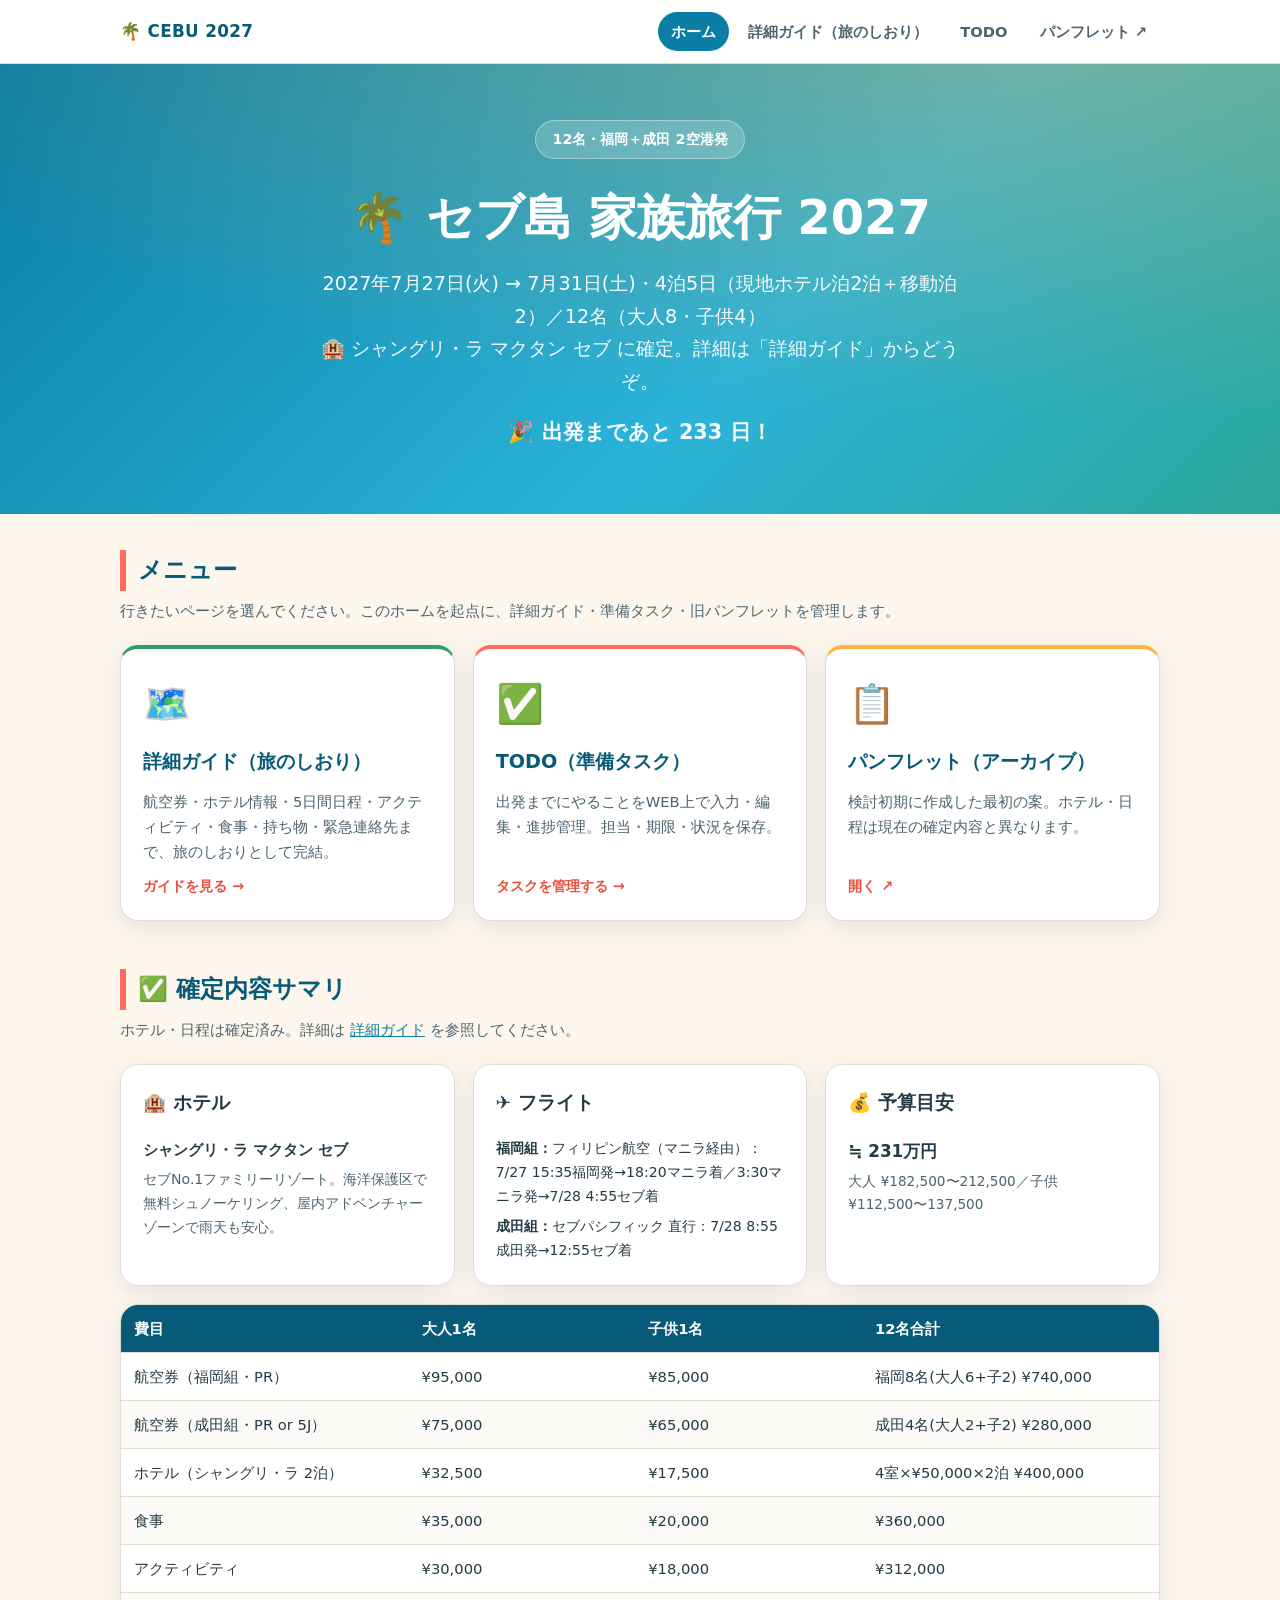
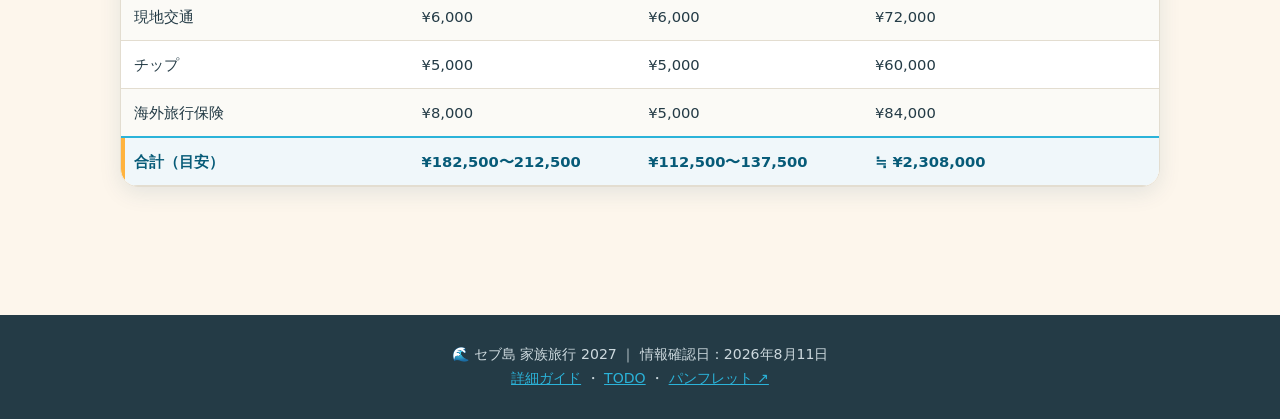
==== commit 59cc1c15: "旅のしおりらしく：ホテル・アクティビティの比較表を確定内容ショーケースに変更、カウントダウン追加 - guide.html #hotels: 比較テーブル主体からシャングリ・ラの単独ショーケースカード" ====
--- a/index.html
+++ b/index.html
@@ -23,8 +23,9 @@
 
 <header class="hero">
   <span class="badge" id="heroBadge">12名・福岡＋成田 2空港発</span>
-  <h1>セブ島 家族旅行 2027</h1>
+  <h1>🌴 セブ島 家族旅行 2027</h1>
   <p id="heroSub">読み込み中…</p>
+  <p id="countdown" style="margin-top:16px;font-size:1.3rem;font-weight:800"></p>
 </header>
 
 <main class="wrap">
@@ -110,6 +111,17 @@
 });
 const tf = document.querySelector("#confirmedCostTable tfoot");
 tf.innerHTML = `<tr class="hl"><td><strong>${P.costTotal[0]}</strong></td><td><strong>${P.costTotal[1]}</strong></td><td><strong>${P.costTotal[2]}</strong></td><td><strong>${P.costTotal[3]}</strong></td></tr>`;
+
+(function(){
+  var dep = new Date("2027-07-27T00:00:00+09:00");
+  var now = new Date();
+  var diff = Math.ceil((dep - now) / 86400000);
+  var el = document.getElementById("countdown");
+  if (!el) return;
+  if (diff > 0) el.textContent = "🎉 出発まであと " + diff + " 日！";
+  else if (diff === 0) el.textContent = "🎉 本日出発！いってらっしゃい！";
+  else el.textContent = "🌺 素敵な旅になりましたか？";
+})();
 </script>
 
 </body>
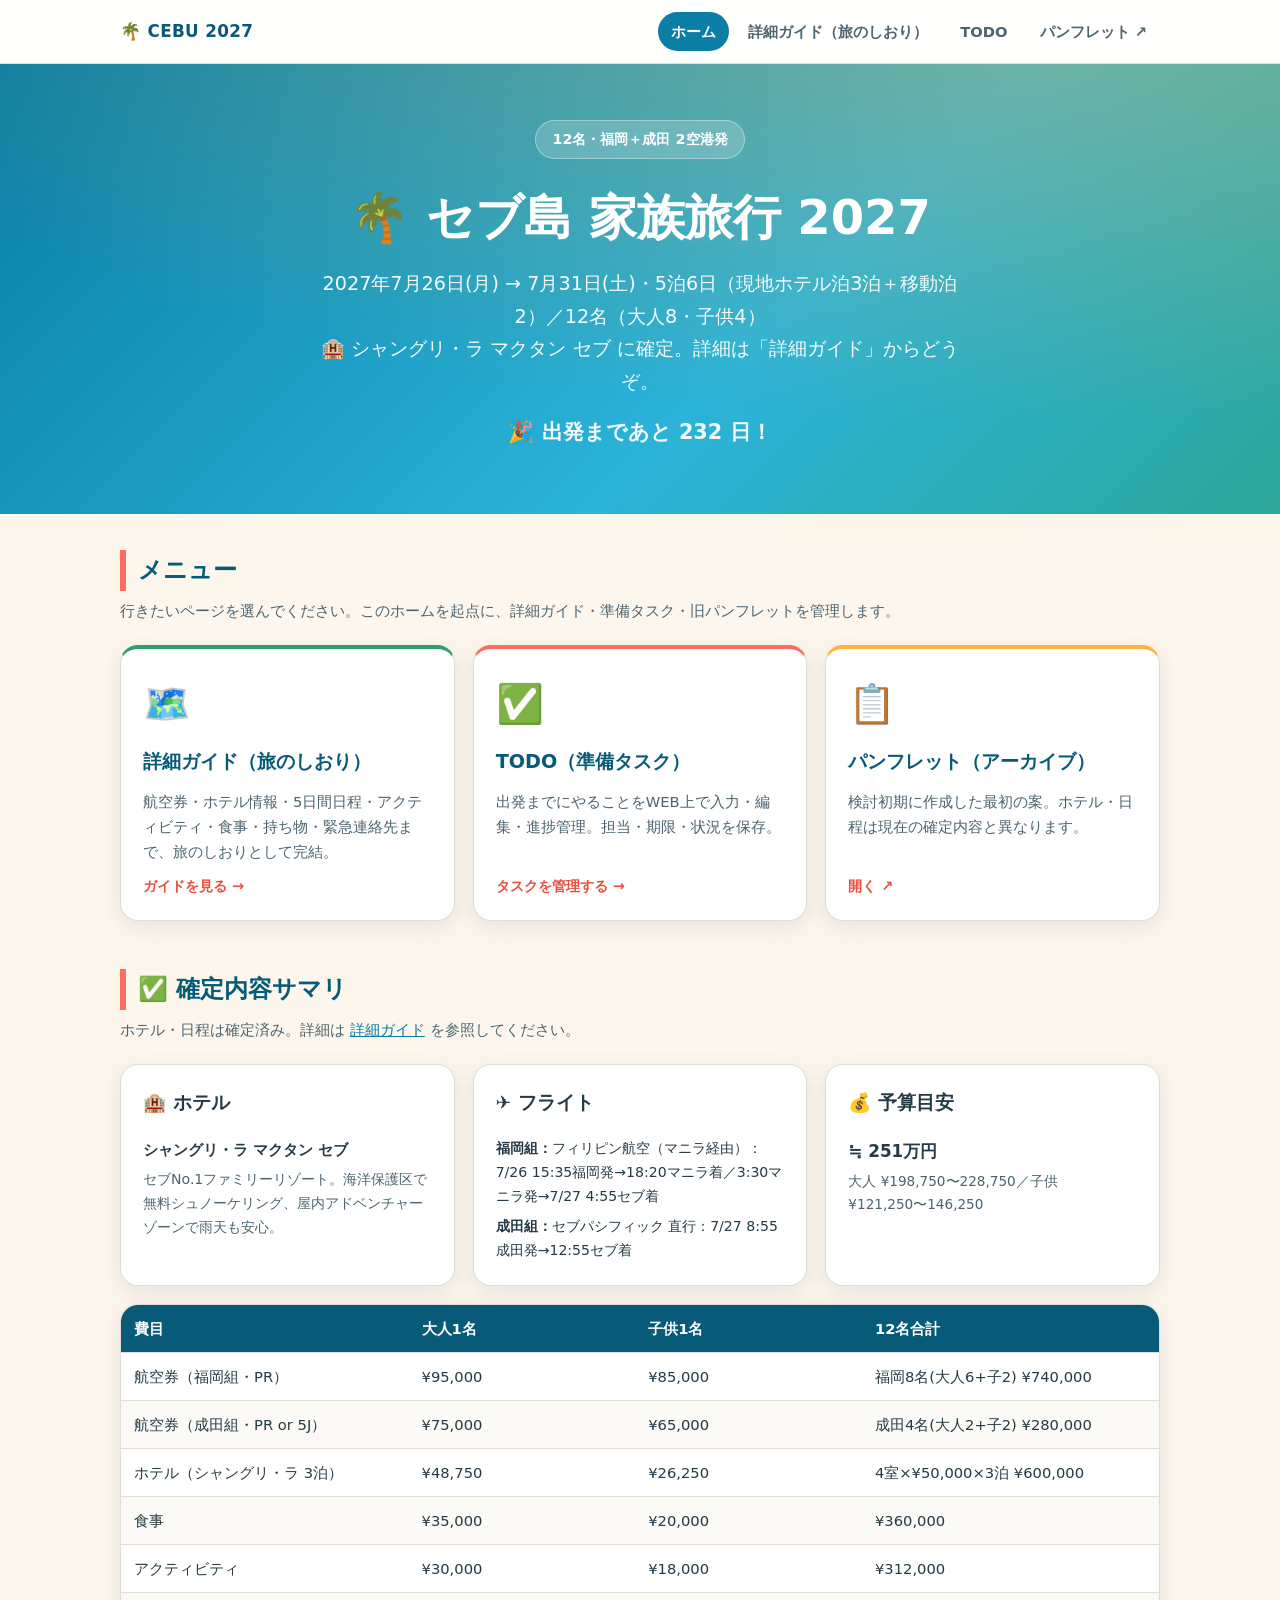
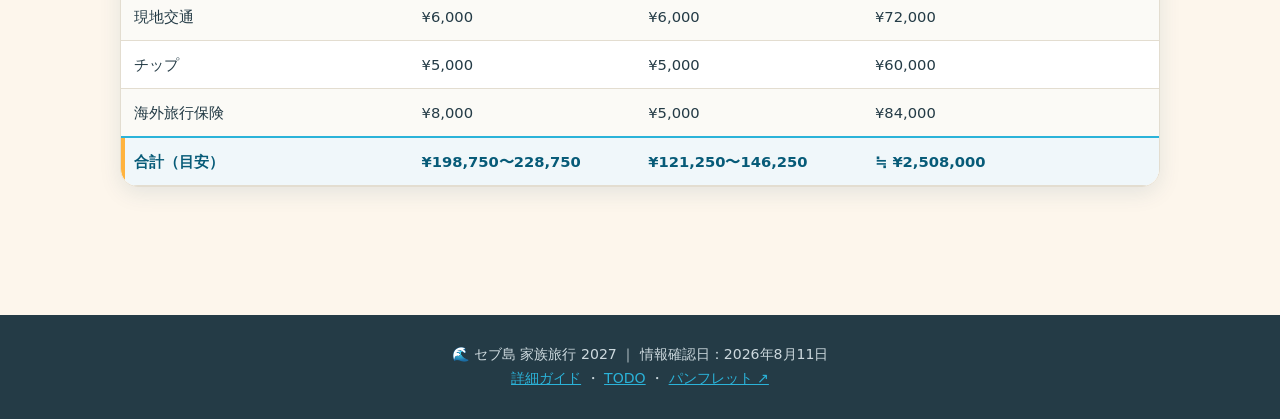
==== commit 7703988a: "宿泊を1泊延長：福岡組は7/26出発、現地3連泊(7/27-29)に変更 - plans-data.js: meta.dates/nights、confirmed のフライト時刻・宿泊数・予算を更新（" ====
--- a/index.html
+++ b/index.html
@@ -113,7 +113,7 @@
 tf.innerHTML = `<tr class="hl"><td><strong>${P.costTotal[0]}</strong></td><td><strong>${P.costTotal[1]}</strong></td><td><strong>${P.costTotal[2]}</strong></td><td><strong>${P.costTotal[3]}</strong></td></tr>`;
 
 (function(){
-  var dep = new Date("2027-07-27T00:00:00+09:00");
+  var dep = new Date("2027-07-26T00:00:00+09:00");
   var now = new Date();
   var diff = Math.ceil((dep - now) / 86400000);
   var el = document.getElementById("countdown");
